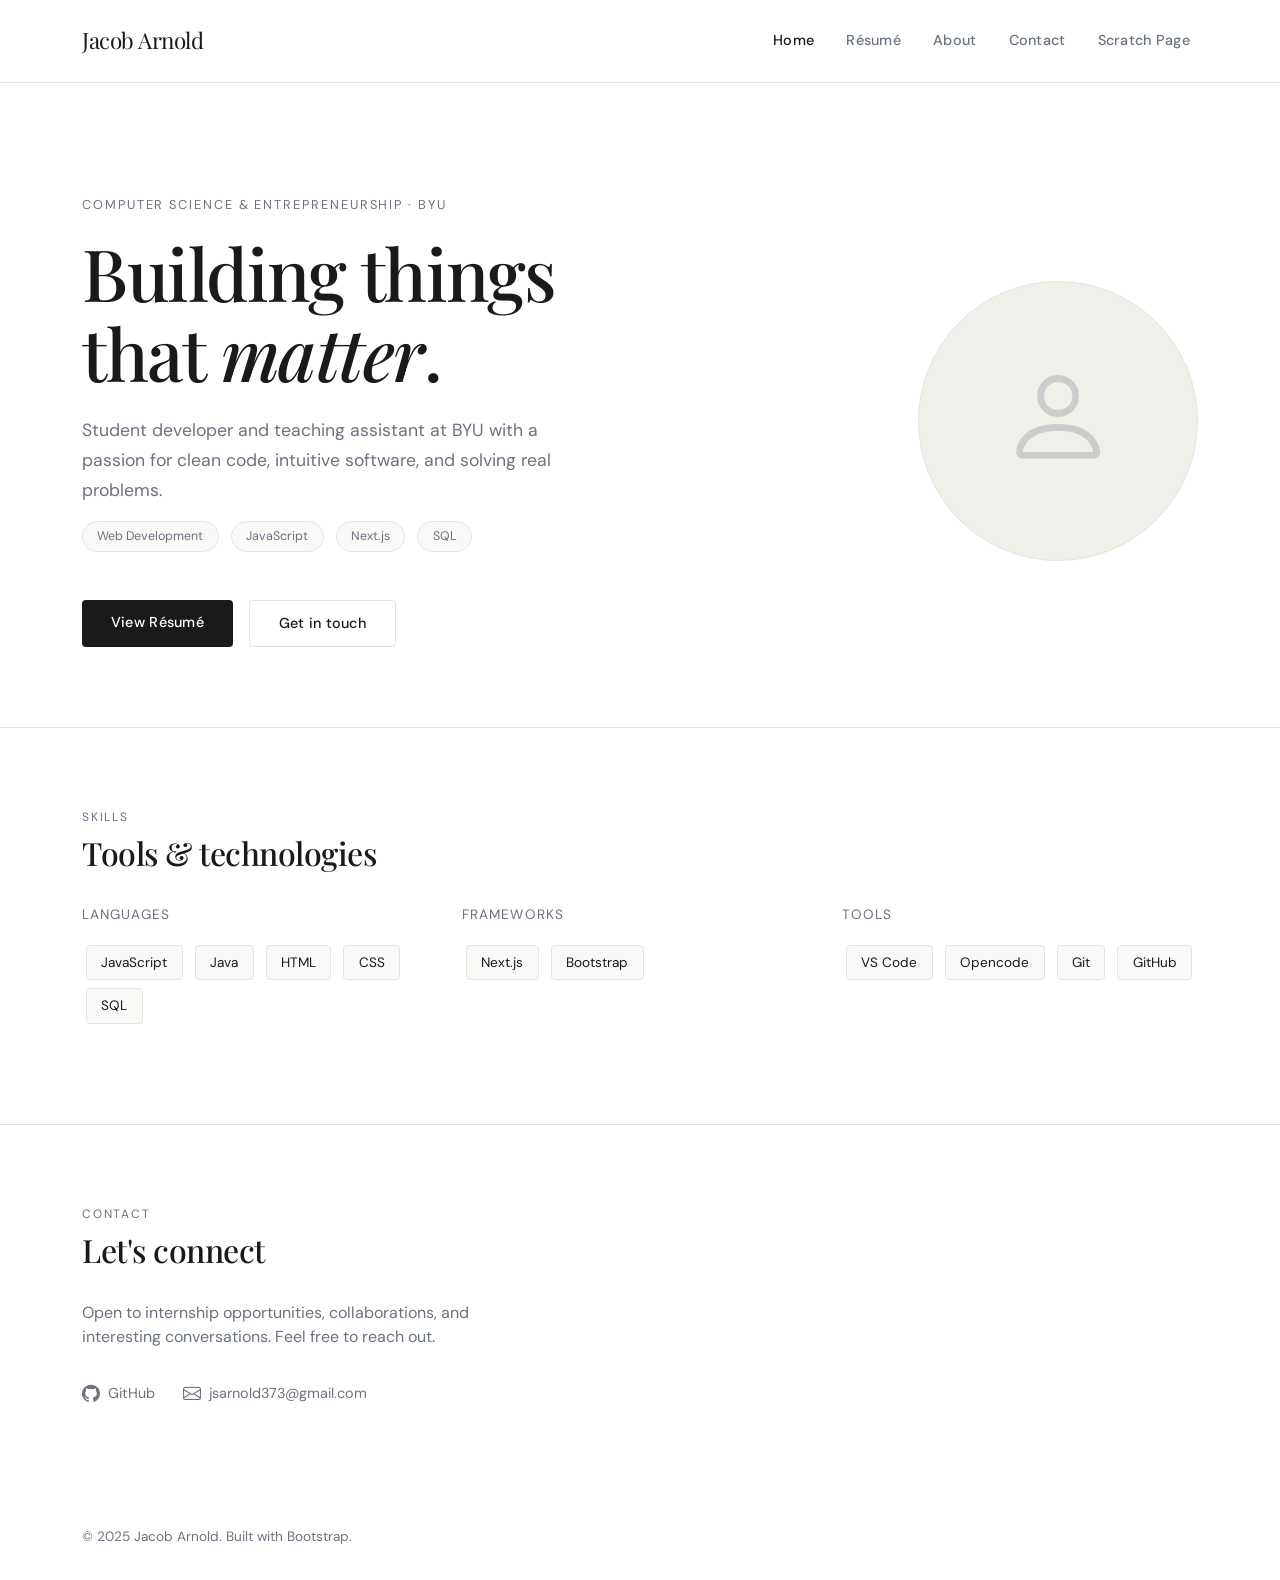
==== index.html @ 0493620d "Add files via upload" ====
<!DOCTYPE html>
<html lang="en">
<head>
  <meta charset="UTF-8">
  <meta name="viewport" content="width=device-width, initial-scale=1.0">
  <title>Jacob Arnold | Portfolio</title>
  <link href="https://cdn.jsdelivr.net/npm/bootstrap@5.3.2/dist/css/bootstrap.min.css" rel="stylesheet">
  <link href="https://fonts.googleapis.com/css2?family=Playfair+Display:wght@400;700&family=DM+Sans:wght@300;400;500&display=swap" rel="stylesheet">
  <link href="https://cdn.jsdelivr.net/npm/bootstrap-icons@1.11.1/font/bootstrap-icons.css" rel="stylesheet">
  <style>
    :root {
      --accent: #1a1a1a;
      --muted: #6b7280;
      --light-bg: #f9f9f7;
      --border: #e5e5e0;
    }
    * { box-sizing: border-box; }
    body { font-family: 'DM Sans', sans-serif; background: #fff; color: #1a1a1a; }
    h1, h2, h3, .serif { font-family: 'Playfair Display', serif; }
    .navbar { background: #fff; border-bottom: 1px solid var(--border); padding: 1.2rem 0; }
    .navbar-brand { font-family: 'Playfair Display', serif; font-size: 1.4rem; color: #1a1a1a !important; letter-spacing: -0.5px; }
    .nav-link { color: var(--muted) !important; font-size: 0.9rem; font-weight: 500; letter-spacing: 0.02em; transition: color 0.2s; }
    .nav-link:hover, .nav-link.active { color: #1a1a1a !important; }
    .hero { padding: 7rem 0 5rem; border-bottom: 1px solid var(--border); }
    .hero-eyebrow { font-size: 0.8rem; letter-spacing: 0.15em; text-transform: uppercase; color: var(--muted); margin-bottom: 1.2rem; }
    .hero h1 { font-size: clamp(2.8rem, 6vw, 4.5rem); line-height: 1.1; letter-spacing: -1.5px; margin-bottom: 1.5rem; }
    .hero-sub { font-size: 1.1rem; color: var(--muted); max-width: 480px; line-height: 1.7; }
    .hero-actions { margin-top: 2.5rem; display: flex; gap: 1rem; flex-wrap: wrap; }
    .btn-primary-custom { background: #1a1a1a; color: #fff; border: none; padding: 0.75rem 1.8rem; font-size: 0.9rem; font-weight: 500; letter-spacing: 0.02em; border-radius: 4px; text-decoration: none; transition: background 0.2s; }
    .btn-primary-custom:hover { background: #333; color: #fff; }
    .btn-outline-custom { background: transparent; color: #1a1a1a; border: 1px solid var(--border); padding: 0.75rem 1.8rem; font-size: 0.9rem; font-weight: 500; letter-spacing: 0.02em; border-radius: 4px; text-decoration: none; transition: border-color 0.2s; }
    .btn-outline-custom:hover { border-color: #1a1a1a; color: #1a1a1a; }
    .hero-tag { display: inline-block; background: var(--light-bg); border: 1px solid var(--border); border-radius: 100px; padding: 0.3rem 0.9rem; font-size: 0.78rem; color: var(--muted); margin-right: 0.5rem; margin-bottom: 0.5rem; }
    .section { padding: 5rem 0; border-bottom: 1px solid var(--border); }
    .section-label { font-size: 0.75rem; letter-spacing: 0.15em; text-transform: uppercase; color: var(--muted); margin-bottom: 0.5rem; }
    .section h2 { font-size: 2rem; letter-spacing: -0.5px; margin-bottom: 2rem; }
    .skill-pill { display: inline-block; background: var(--light-bg); border: 1px solid var(--border); border-radius: 4px; padding: 0.4rem 0.9rem; font-size: 0.85rem; margin: 0.25rem; color: #1a1a1a; }
    .social-link { display: inline-flex; align-items: center; gap: 0.5rem; color: var(--muted); text-decoration: none; font-size: 0.9rem; margin-right: 1.5rem; margin-bottom: 0.5rem; transition: color 0.2s; }
    .social-link:hover { color: #1a1a1a; }
    .social-link i { font-size: 1.1rem; }
    footer { padding: 2rem 0; background: #fff; }
    footer p { color: var(--muted); font-size: 0.85rem; margin: 0; }
  </style>
</head>
<body>
 
<nav class="navbar navbar-expand-lg sticky-top">
  <div class="container">
    <a class="navbar-brand" href="index.html">Jacob Arnold</a>
    <button class="navbar-toggler border-0" type="button" data-bs-toggle="collapse" data-bs-target="#navMenu">
      <span class="navbar-toggler-icon"></span>
    </button>
    <div class="collapse navbar-collapse" id="navMenu">
      <ul class="navbar-nav ms-auto gap-3">
        <li class="nav-item"><a class="nav-link active" href="index.html">Home</a></li>
        <li class="nav-item"><a class="nav-link" href="resume.html">Résumé</a></li>
        <li class="nav-item"><a class="nav-link" href="about.html">About</a></li>
        <li class="nav-item"><a class="nav-link" href="contact.html">Contact</a></li>
        <li class="nav-item"><a class="nav-link" href="suits.html">Scratch Page</a></li>
      </ul>
    </div>
  </div>
</nav>
 
<section class="hero">
  <div class="container">
    <div class="row align-items-center">
      <div class="col-lg-7">
        <p class="hero-eyebrow">Computer Science &amp; Entrepreneurship · BYU</p>
        <h1>Building things<br>that <em>matter</em>.</h1>
        <p class="hero-sub">Student developer and teaching assistant at BYU with a passion for clean code, intuitive software, and solving real problems.</p>
        <div class="mb-3 mt-3">
          <span class="hero-tag">Web Development</span>
          <span class="hero-tag">JavaScript</span>
          <span class="hero-tag">Next.js</span>
          <span class="hero-tag">SQL</span>
        </div>
        <div class="hero-actions">
          <a href="resume.html" class="btn-primary-custom">View Résumé</a>
          <a href="contact.html" class="btn-outline-custom">Get in touch</a>
        </div>
      </div>
      <div class="col-lg-4 offset-lg-1 d-none d-lg-flex justify-content-end">
        <div style="width:280px;height:280px;border-radius:50%;background:#f0efe9;display:flex;align-items:center;justify-content:center;border:1px solid var(--border);">
          <i class="bi bi-person" style="font-size:7rem;color:#ccc;"></i>
        </div>
      </div>
    </div>
  </div>
</section>
 
<section class="section">
  <div class="container">
    <p class="section-label">Skills</p>
    <h2>Tools &amp; technologies</h2>
    <div class="row">
      <div class="col-md-4 mb-3">
        <p style="font-size:0.85rem;color:var(--muted);text-transform:uppercase;letter-spacing:0.08em;">Languages</p>
        <div>
          <span class="skill-pill">JavaScript</span>
          <span class="skill-pill">Java</span>
          <span class="skill-pill">HTML</span>
          <span class="skill-pill">CSS</span>
          <span class="skill-pill">SQL</span>
        </div>
      </div>
      <div class="col-md-4 mb-3">
        <p style="font-size:0.85rem;color:var(--muted);text-transform:uppercase;letter-spacing:0.08em;">Frameworks</p>
        <div>
          <span class="skill-pill">Next.js</span>
          <span class="skill-pill">Bootstrap</span>
        </div>
      </div>
      <div class="col-md-4 mb-3">
        <p style="font-size:0.85rem;color:var(--muted);text-transform:uppercase;letter-spacing:0.08em;">Tools</p>
        <div>
          <span class="skill-pill">VS Code</span>
          <span class="skill-pill">Opencode</span>
          <span class="skill-pill">Git</span>
          <span class="skill-pill">GitHub</span>
        </div>
      </div>
    </div>
  </div>
</section>
 
<section class="section" style="border-bottom:none;">
  <div class="container">
    <p class="section-label">Contact</p>
    <h2>Let's connect</h2>
    <p style="color:var(--muted);max-width:460px;margin-bottom:2rem;">Open to internship opportunities, collaborations, and interesting conversations. Feel free to reach out.</p>
    <div>
      <a href="https://github.com/WickedWicket373" class="social-link" target="_blank"><i class="bi bi-github"></i> GitHub</a>
      <a href="mailto:jsarnold373@gmail.com" class="social-link"><i class="bi bi-envelope"></i> jsarnold373@gmail.com</a>
    </div>
  </div>
</section>
 
<footer>
  <div class="container">
    <p>© 2025 Jacob Arnold. Built with Bootstrap.</p>
  </div>
</footer>
 
<script src="https://cdn.jsdelivr.net/npm/bootstrap@5.3.2/dist/js/bootstrap.bundle.min.js"></script>
</body>
</html>
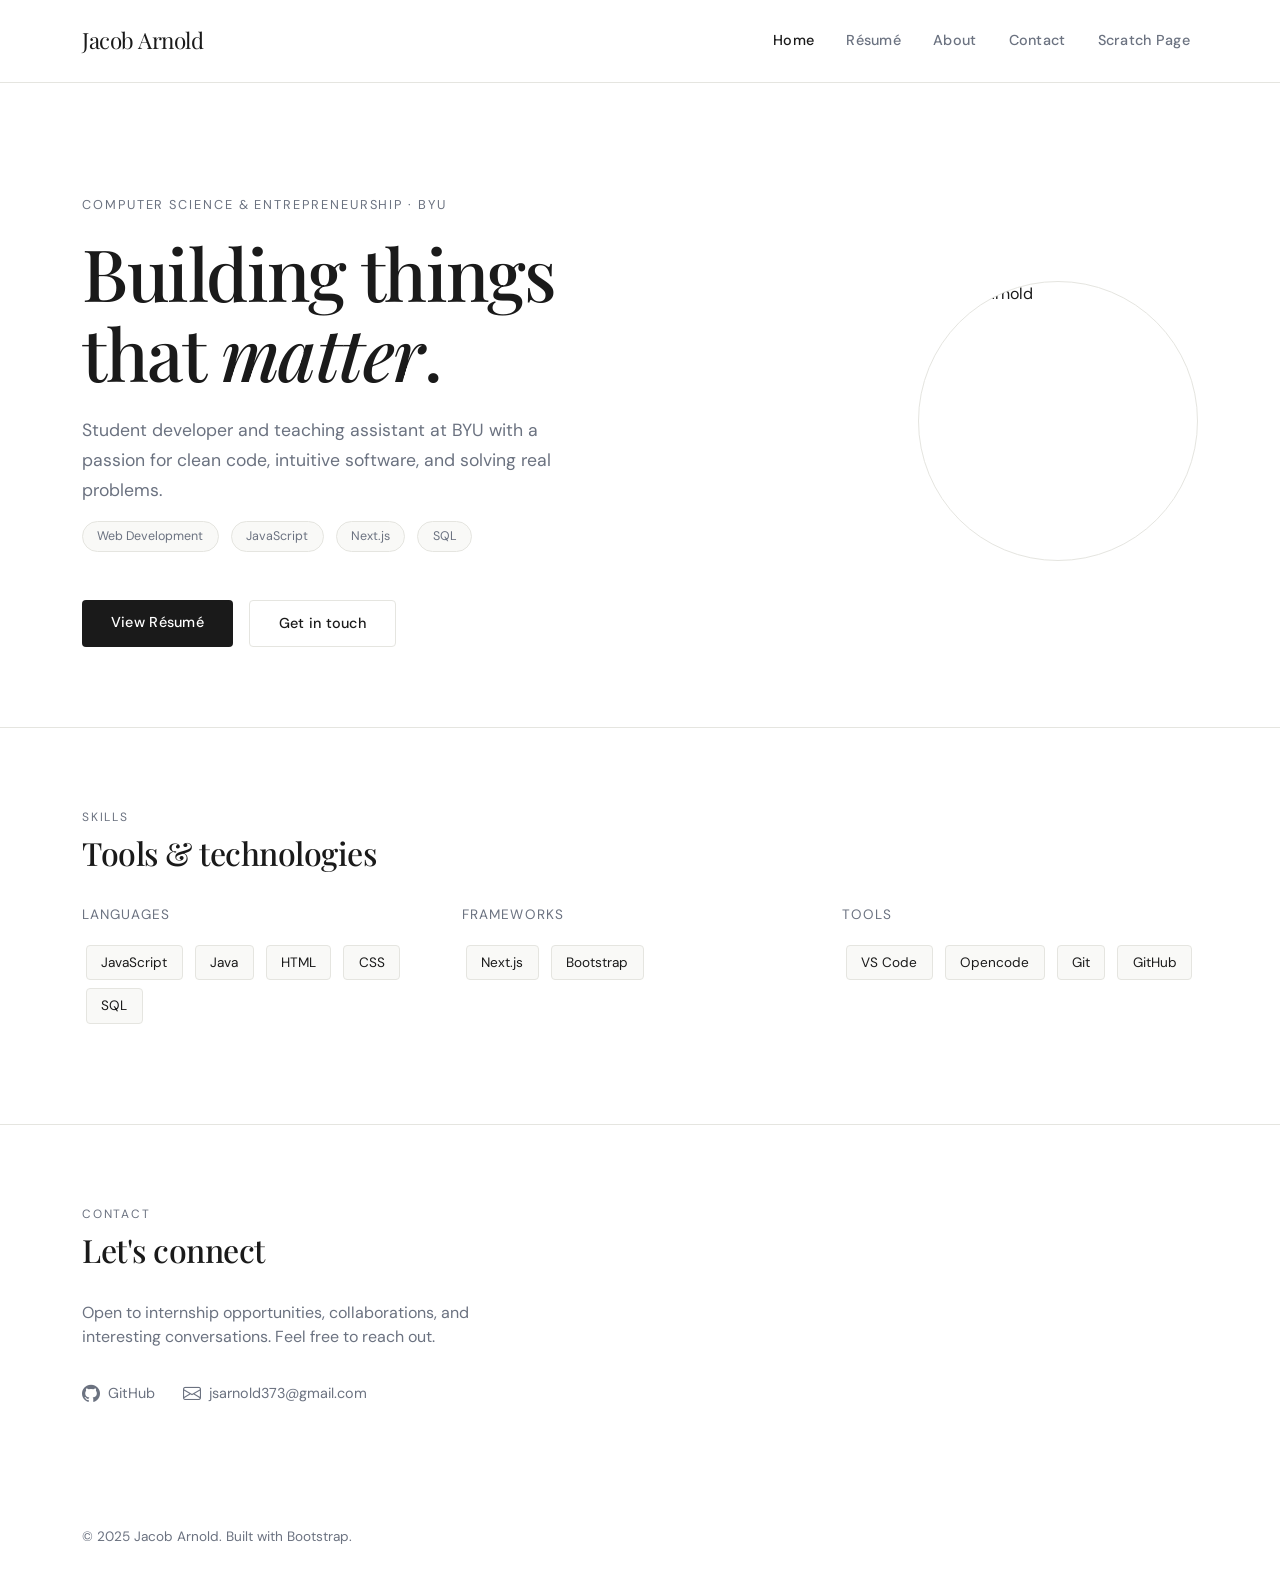
==== commit f8ed6433: "Update index.html" ====
--- a/index.html
+++ b/index.html
@@ -81,9 +81,7 @@
         </div>
       </div>
       <div class="col-lg-4 offset-lg-1 d-none d-lg-flex justify-content-end">
-        <div style="width:280px;height:280px;border-radius:50%;background:#f0efe9;display:flex;align-items:center;justify-content:center;border:1px solid var(--border);">
-          <i class="bi bi-person" style="font-size:7rem;color:#ccc;"></i>
-        </div>
+        <img src="Jacob.png" alt="Jacob Arnold" style="width:280px;height:280px;border-radius:50%;object-fit:cover;border:1px solid var(--border);">
       </div>
     </div>
   </div>
@@ -144,4 +142,4 @@
  
 <script src="https://cdn.jsdelivr.net/npm/bootstrap@5.3.2/dist/js/bootstrap.bundle.min.js"></script>
 </body>
-</html>+</html>
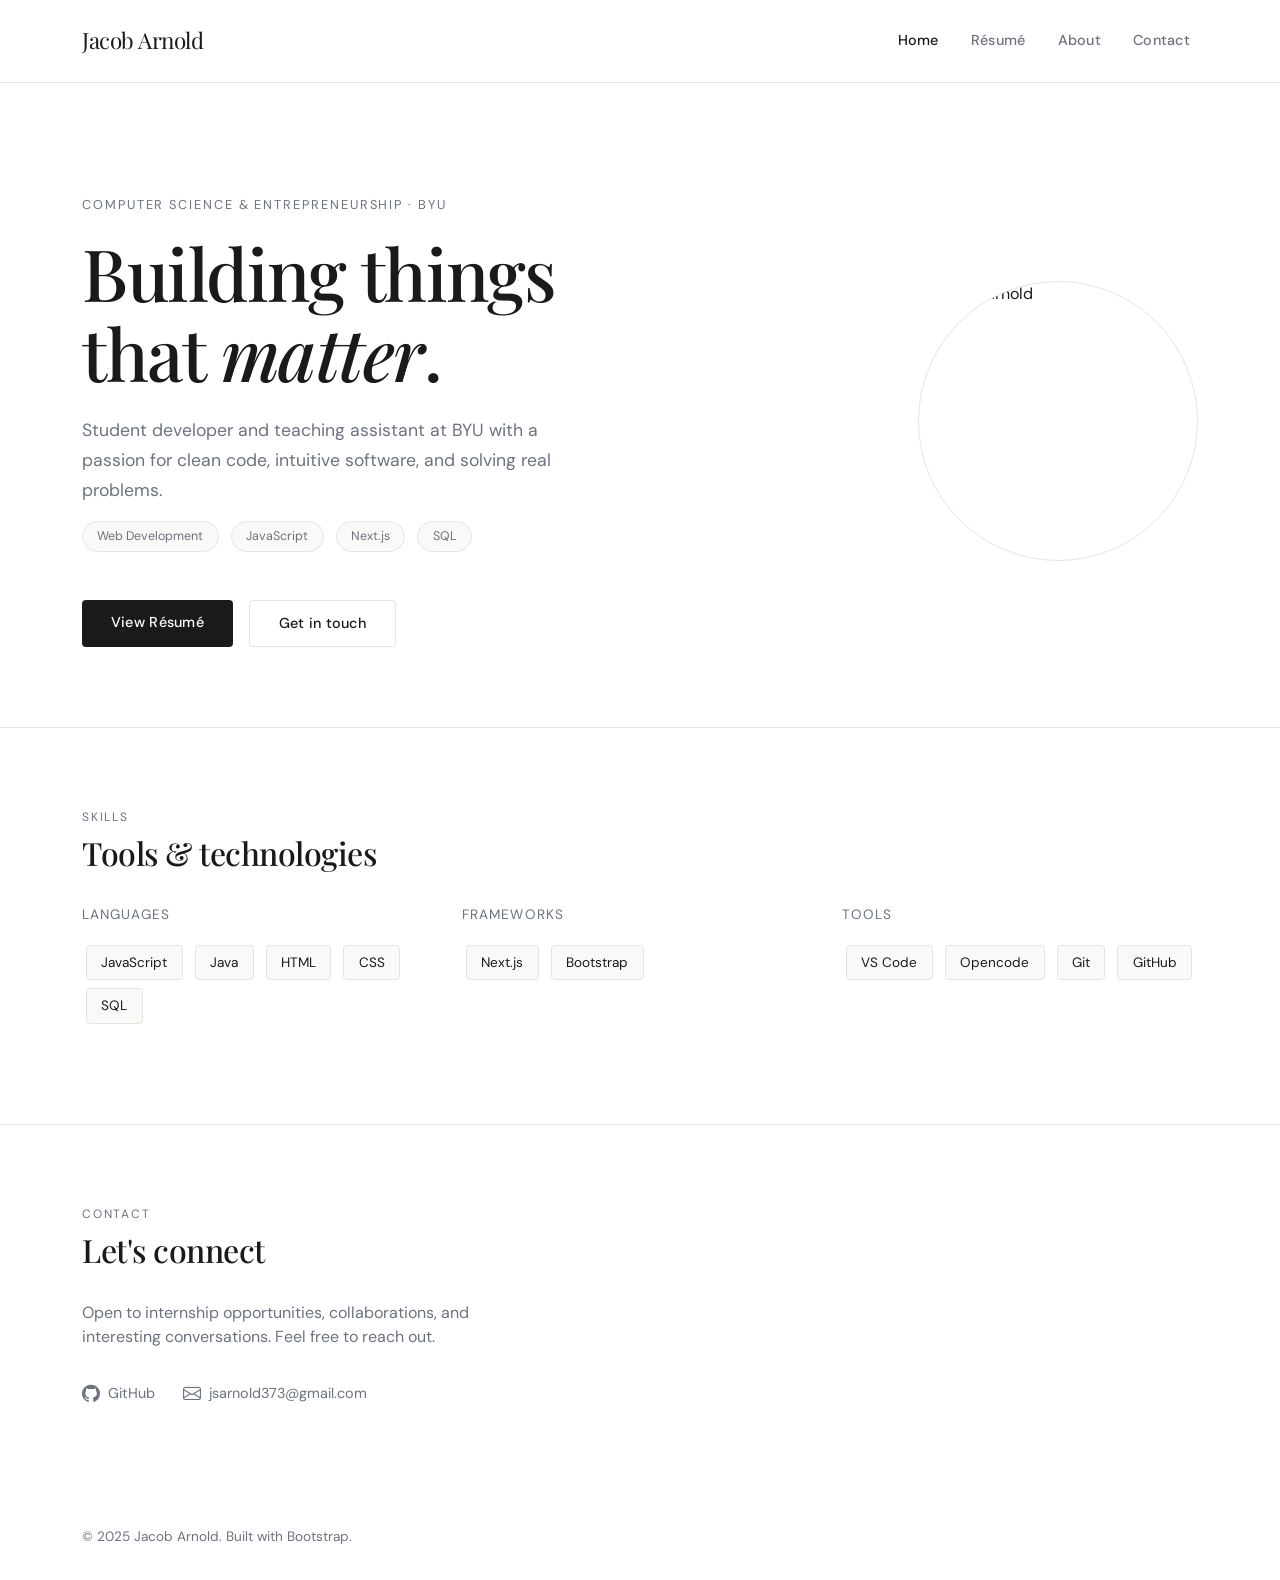
==== commit a57e6f4b: "Update index.html" ====
--- a/index.html
+++ b/index.html
@@ -56,7 +56,6 @@
         <li class="nav-item"><a class="nav-link" href="resume.html">Résumé</a></li>
         <li class="nav-item"><a class="nav-link" href="about.html">About</a></li>
         <li class="nav-item"><a class="nav-link" href="contact.html">Contact</a></li>
-        <li class="nav-item"><a class="nav-link" href="suits.html">Scratch Page</a></li>
       </ul>
     </div>
   </div>
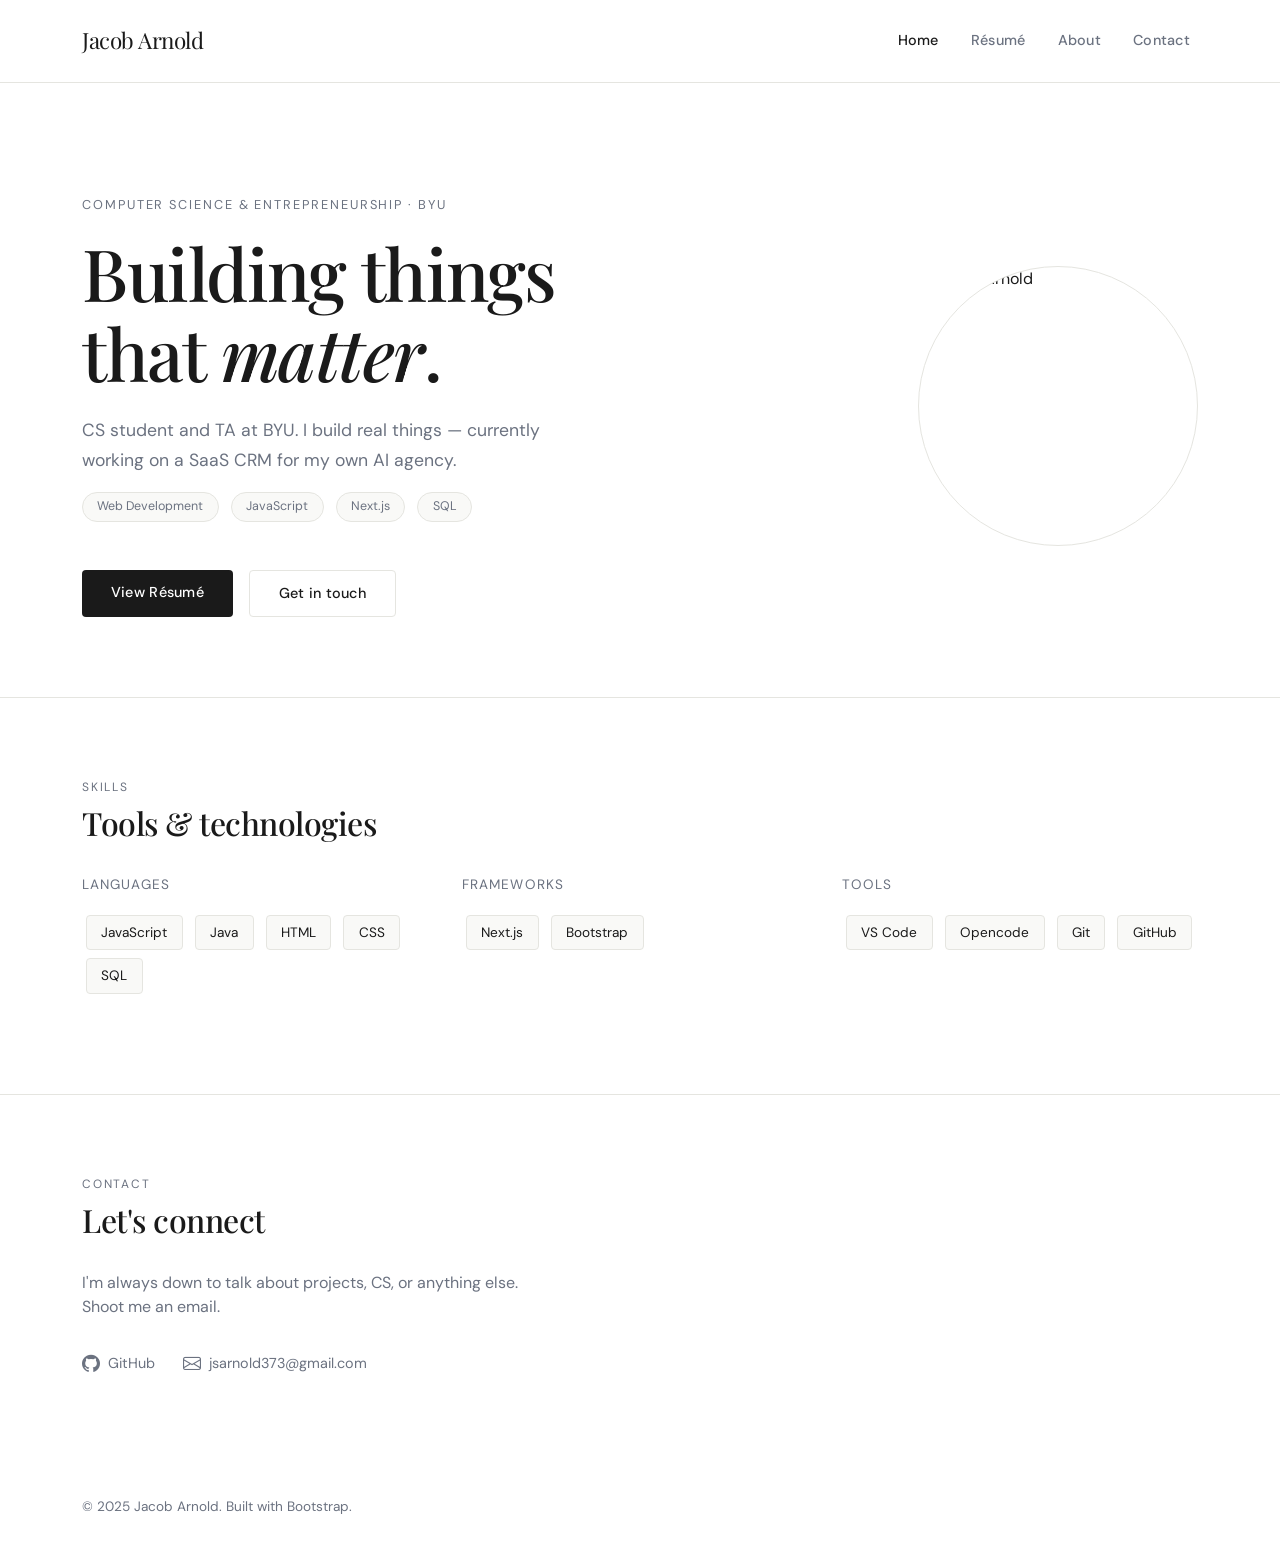
==== commit bc8a13c7: "Update index.html" ====
--- a/index.html
+++ b/index.html
@@ -67,7 +67,7 @@
       <div class="col-lg-7">
         <p class="hero-eyebrow">Computer Science &amp; Entrepreneurship · BYU</p>
         <h1>Building things<br>that <em>matter</em>.</h1>
-        <p class="hero-sub">Student developer and teaching assistant at BYU with a passion for clean code, intuitive software, and solving real problems.</p>
+        <p class="hero-sub">CS student and TA at BYU. I build real things — currently working on a SaaS CRM for my own AI agency.</p>
         <div class="mb-3 mt-3">
           <span class="hero-tag">Web Development</span>
           <span class="hero-tag">JavaScript</span>
@@ -125,7 +125,7 @@
   <div class="container">
     <p class="section-label">Contact</p>
     <h2>Let's connect</h2>
-    <p style="color:var(--muted);max-width:460px;margin-bottom:2rem;">Open to internship opportunities, collaborations, and interesting conversations. Feel free to reach out.</p>
+    <p style="color:var(--muted);max-width:460px;margin-bottom:2rem;">I'm always down to talk about projects, CS, or anything else. Shoot me an email.</p>
     <div>
       <a href="https://github.com/WickedWicket373" class="social-link" target="_blank"><i class="bi bi-github"></i> GitHub</a>
       <a href="mailto:jsarnold373@gmail.com" class="social-link"><i class="bi bi-envelope"></i> jsarnold373@gmail.com</a>
